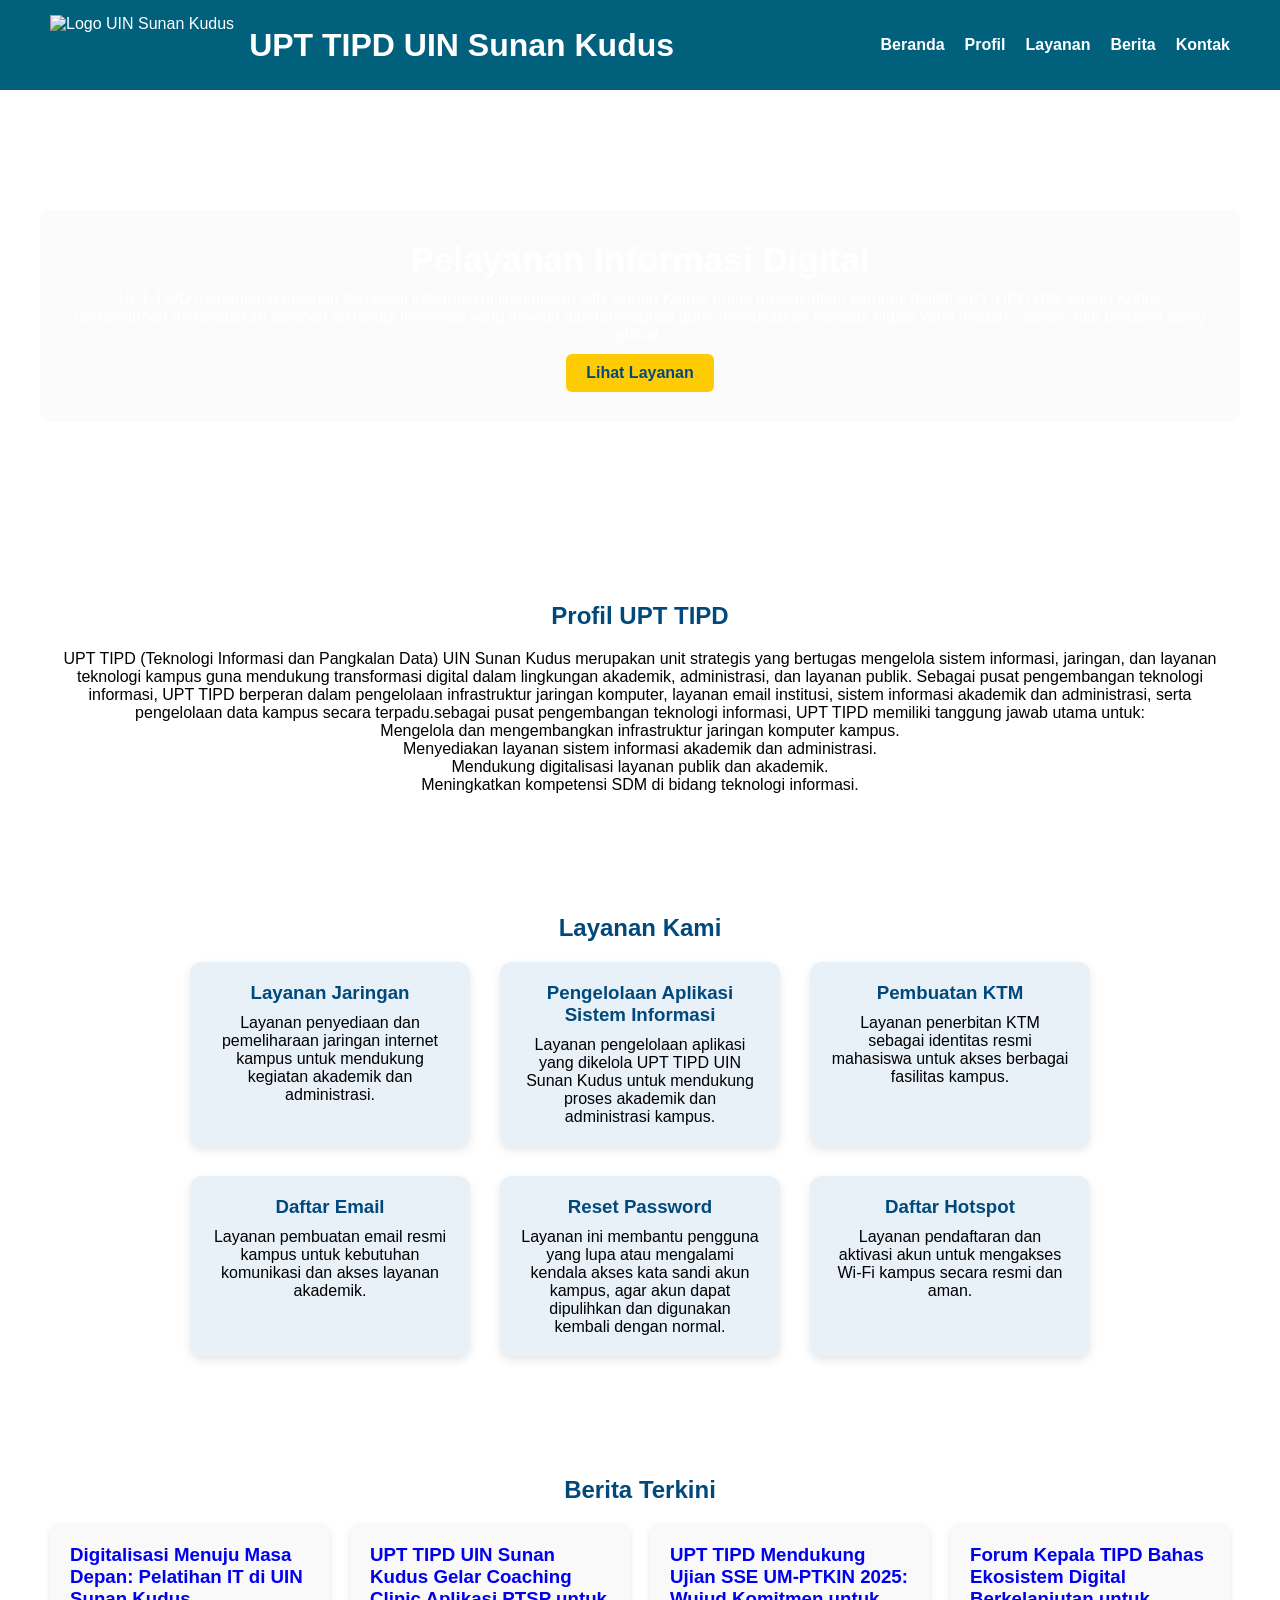
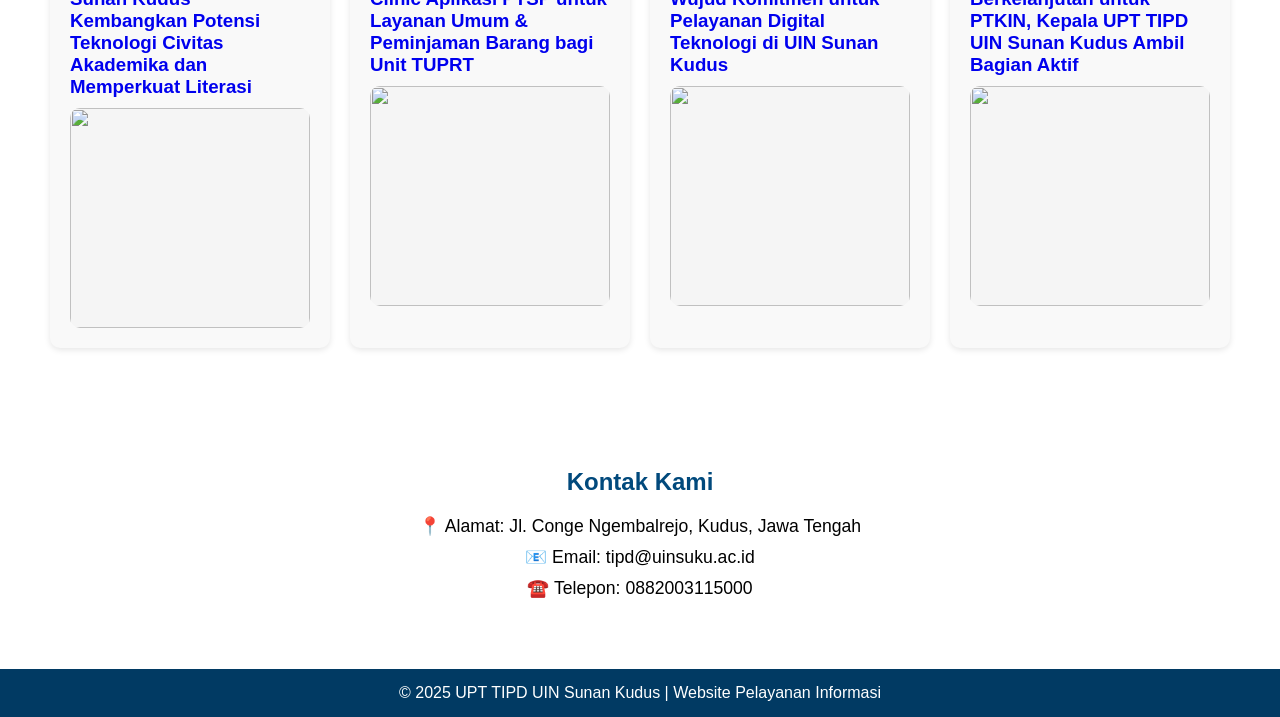
==== index.html @ 2c4df1d7 "first commit" ====
<!DOCTYPE html>
<html lang="id">
<head>
  <meta charset="UTF-8">
  <meta name="viewport" content="width=device-width, initial-scale=1.0">
  <title>UPT TIPD UIN Sunan Kudus</title>
  <link rel="stylesheet" href="style.css">
</head>
<body>

  <!-- Header -->
  <header>
    <div class="logo">
      <img src="/Tugas Akhir/image-removebg-preview.png" alt="Logo UIN Sunan Kudus">
      <h1>UPT TIPD UIN Sunan Kudus</h1>
    </div>
    <nav>
      <ul>
        <li><a href="#beranda">Beranda</a></li>
        <li><a href="#profil">Profil</a></li>
        <li><a href="#layanan">Layanan</a></li>
        <li><a href="#berita">Berita</a></li>
        <li><a href="#kontak">Kontak</a></li>
      </ul>
    </nav>
  </header>

  <!-- Hero Section -->
  <section id="beranda" class="hero">
    <div class="hero-text">
      <h2>Pelayanan Informasi Digital</h2>
      <p>UPT TIPD mendukung layanan teknologi informasi di lingkungan UIN Sunan Kudus untuk mewujudkan kampus digital.UPT TIPD UIN Sunan Kudus berkomitmen menyediakan layanan teknologi informasi yang inovatif dan terintegrasi guna mewujudkan kampus digital yang modern, efektif, dan berdaya saing global.
</p>
      <a href="#layanan" class="btn">Lihat Layanan</a>
    </div>
  </section>

  <!-- Profil -->
  <section id="profil" class="content">
    <h2>Profil UPT TIPD</h2>
    <p>UPT TIPD (Teknologi Informasi dan Pangkalan Data) UIN Sunan Kudus merupakan unit strategis yang bertugas mengelola sistem informasi, jaringan, dan layanan teknologi kampus guna mendukung transformasi digital dalam lingkungan akademik, administrasi, dan layanan publik.

        Sebagai pusat pengembangan teknologi informasi, UPT TIPD berperan dalam pengelolaan infrastruktur jaringan komputer, layanan email institusi, sistem informasi akademik dan administrasi, serta pengelolaan data kampus secara terpadu.sebagai pusat pengembangan teknologi informasi, UPT TIPD memiliki tanggung jawab utama untuk:</p>
        
          <p>Mengelola dan mengembangkan infrastruktur jaringan komputer kampus.</p>
          <p>Menyediakan layanan sistem informasi akademik dan administrasi.</p>
          <p>Mendukung digitalisasi layanan publik dan akademik.</p>
          <p>Meningkatkan kompetensi SDM di bidang teknologi informasi.</p>
        
  </section>

  <!-- Layanan -->
  <section id="layanan" class="content services">
    <h2>Layanan Kami</h2>
    <div class="service-container">
      <div class="service-card">
      
        <a href="/Tugas Akhir/layanan_jaringan.html" class="layanan_lanj"><h3>Layanan Jaringan</h3></a>
        <p>Layanan penyediaan dan pemeliharaan jaringan internet kampus untuk mendukung kegiatan akademik dan administrasi.</p>
      </div>
      <div class="service-card">
        <a href="/Tugas Akhir/sistem_informasi.html" class="layanan_lanj"><h3>Pengelolaan Aplikasi Sistem Informasi</h3></a>
        <p>Layanan pengelolaan aplikasi yang dikelola UPT TIPD UIN Sunan Kudus untuk mendukung proses akademik dan administrasi kampus.</p>
      </div>
     
      <div class="service-card">
         <a href="/Tugas Akhir/pembuatan_ktm.html" class="layanan_lanj"> <h3>Pembuatan KTM</h3></a>
       
        <p>Layanan penerbitan KTM sebagai identitas resmi mahasiswa untuk akses berbagai fasilitas kampus.</p>
        </a>
      </div>
      
      <div class="service-card">
        <a href="https://tipd.iainkudus.ac.id/modul-daftar-email.html" target="_blank" rel="noopener noreferrer" class="layanan_lanj"><h3>Daftar Email</h3></a>
        </a>
        <p>Layanan pembuatan email resmi kampus untuk kebutuhan komunikasi dan akses layanan akademik.</p>
      </div>
      <div class="service-card">
        <a href="/Tugas Akhir/reser_password.html" class="layanan_lanj"><h3>Reset Password</h3></a>
        
        <p>Layanan ini membantu pengguna yang lupa atau mengalami kendala akses kata sandi akun kampus, agar akun dapat dipulihkan dan digunakan kembali dengan normal.</p>
      </div>
      <div class="service-card">
        <a href="/Tugas Akhir/daftar_hotspot.html" class="layanan_lanj"><h3>Daftar Hotspot</h3></a>
        <p>Layanan pendaftaran dan aktivasi akun untuk mengakses Wi-Fi kampus secara resmi dan aman.</p>
      </div>
    </div>
  </section>

  <!-- Berita -->
  <section id="berita" class="content news">
    <h2>Berita Terkini</h2>
    <div class="news-container">
      <article class="news-item">
        <a href="/Tugas Akhir/pelatihan_it.html" class="layanan_lanj"><h3>Digitalisasi Menuju Masa Depan: Pelatihan IT di UIN Sunan Kudus Kembangkan Potensi Teknologi Civitas Akademika dan Memperkuat Literasi</h3></a>
        <img src="/Tugas Akhir/pelatihan_it.jpeg" alt="">
      </article>
      <article class="news-item">
        <a href="/Tugas Akhir/coacing_clinic.html" class="layanan_lanj"><h3>UPT TIPD UIN Sunan Kudus Gelar Coaching Clinic Aplikasi PTSP untuk Layanan Umum & Peminjaman Barang bagi Unit TUPRT</h3></a>
        <img src="/Tugas Akhir/coacing.jpeg" alt="">
      </article>
      <article class="news-item">
        <a href="/Tugas Akhir/ujian_see.html" class="layanan_lanj"><h3>UPT TIPD Mendukung Ujian SSE UM-PTKIN 2025: Wujud Komitmen untuk Pelayanan Digital Teknologi di UIN Sunan Kudus </h3></a>
        <img class="layanan_img" src="/Tugas Akhir/ujian_sse.jpeg" alt="">
      </article>
      <article class="news-item">
        <a href="/Tugas Akhir/ekosistem.html" class="layanan_lanj"><h3>Forum Kepala TIPD Bahas Ekosistem Digital Berkelanjutan untuk PTKIN, Kepala UPT TIPD UIN Sunan Kudus Ambil Bagian Aktif</h3></a>
        <img  src="/Tugas Akhir/ekosistem.jpg" alt="">
      </article>
    </div>
  </section>

  <!-- Kontak -->
  <section id="kontak" class="content contact">
    <h2>Kontak Kami</h2>
    <p>📍 Alamat: Jl. Conge Ngembalrejo, Kudus, Jawa Tengah</p>
    <p>📧 Email: tipd@uinsuku.ac.id</p>
    <p>☎️ Telepon: 0882003115000</p>
  </section>

  <!-- Footer -->
  <footer>
    <p>© 2025 UPT TIPD UIN Sunan Kudus | Website Pelayanan Informasi</p>
  </footer>

</body>
</html>
---- style.css ----
/* Reset dasar */
* {
  margin: 0;
  padding: 0;
  box-sizing: border-box;
  font-family: 'Segoe UI', sans-serif;
}

/* Header */
header {
  display: flex;
  justify-content: space-between;
  align-items: center;
  background-color: #01617c;
  color: white;
  padding: 15px 50px;
  flex-wrap: wrap;
}

.logo {
  display: flex;
  align-items: center;
}

.logo img {
  height: 60px;
  margin-right: 15px;
}

nav ul {
  list-style: none;
  display: flex;
  gap: 20px;
}

nav a {
  text-decoration: none;
  color: white;
  font-weight: bold;
  transition: 0.3s;
}

nav a:hover {
  color: #ffcb05;
}

/* Hero Section */
.hero {
  background: url('/WhatsApp\ Image\ 2025-10-26\ at\ 10.24.51.jpeg') center/cover no-repeat;
  color: white;
  text-align: center;
  padding: 120px 40px;
}

.hero-text {
  background: rgba(151, 151, 151, 0.044);
  display: inline-block;
  padding: 30px;
  border-radius: 10px;
}

.hero h2 {
  font-size: 2.2rem;
  margin-bottom: 10px;
}

.btn {
  background-color: #ffcb05;
  color: #01497c;
  padding: 10px 20px;
  border-radius: 6px;
  text-decoration: none;
  font-weight: bold;
  margin-top: 10px;
  display: inline-block;
}

.btn:hover {
  background-color: #f1b900;
}

/* Konten Umum */
.content {
  padding: 60px 50px;
  text-align: center;
}

.content h2 {
  color: #01497c;
  margin-bottom: 20px;
}


/* Layanan */
.services .service-container {
  display: flex;
  justify-content: center;
  gap: 30px;
  flex-wrap: wrap;
}

.service-card {
  background: #e8f0f8;
  padding: 20px;
  border-radius: 10px;
  width: 280px;
  box-shadow: 0 3px 6px rgba(0,0,0,0.1);
}

.service-card h3 {
  color: #01497c;
  margin-bottom: 10px;
}

/* Berita */
.news-container {
  display: grid;
  grid-template-columns: repeat(auto-fit, minmax(280px, 1fr));
  gap: 20px;
}

.news-item {
  background: #f9f9f9;
  padding: 20px;
  border-radius: 10px;
  box-shadow: 0 2px 6px rgba(0,0,0,0.1);
  text-align: left;
}


.news-item img {
  width: 100%;
  height: 220px;
  object-fit: cover;
  border-radius: 10px;
  margin-top: 10px;
  background-color: #f5f5f5;
  display: block;
}


/* Kontak */
.contact p {
  margin: 10px 0;
  font-size: 1.1rem;
}

/* Footer */
footer {
  background-color: #013a63;
  color: white;
  text-align: center;
  padding: 15px;
}



.card-full {
  display: block;
  background-color: #d0e7f7;
  padding: 4px;
  border-radius: 8px;
  text-align: center;
  text-decoration: none;
  color: #003d6b;
  transition: 0.3s;
}
.card-full:hover {
  box-shadow: 0 8px 18px rgba(0,0,0,0.2);
  transform: translateY(-3px);
  cursor: pointer;
}

.layanan_lanj {
  text-decoration: none;
}

.layanan_img {
  max-width: 100%;
  height: auto;
}





.service-card {
  background: #e8f0f8;
  border-radius: 12px;
  padding: 20px;
  box-shadow: 0 4px 10px rgba(0,0,0,0.1);
  transition: transform 0.3s ease, box-shadow 0.3s ease;
}

.service-card:hover {
  transform: translateY(-8px);
  box-shadow: 0 8px 20px rgba(0,0,0,0.15);
}
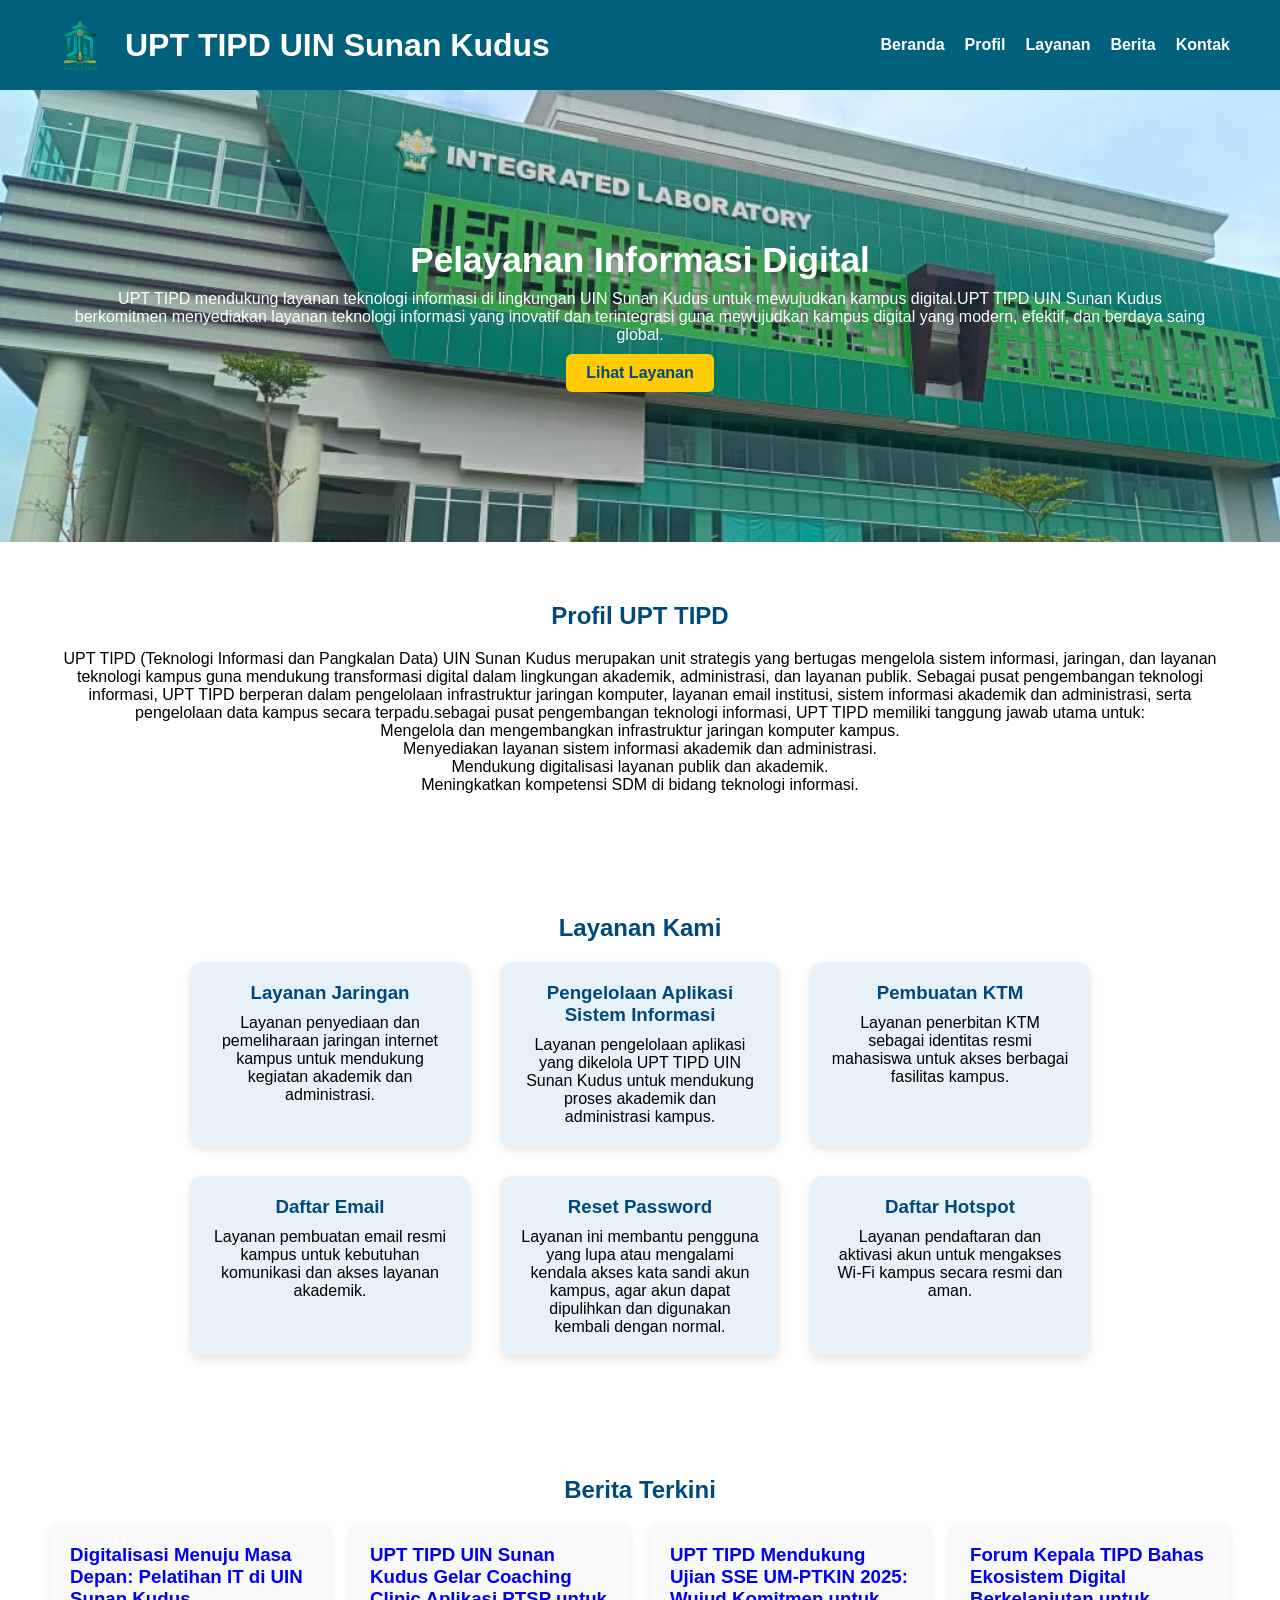
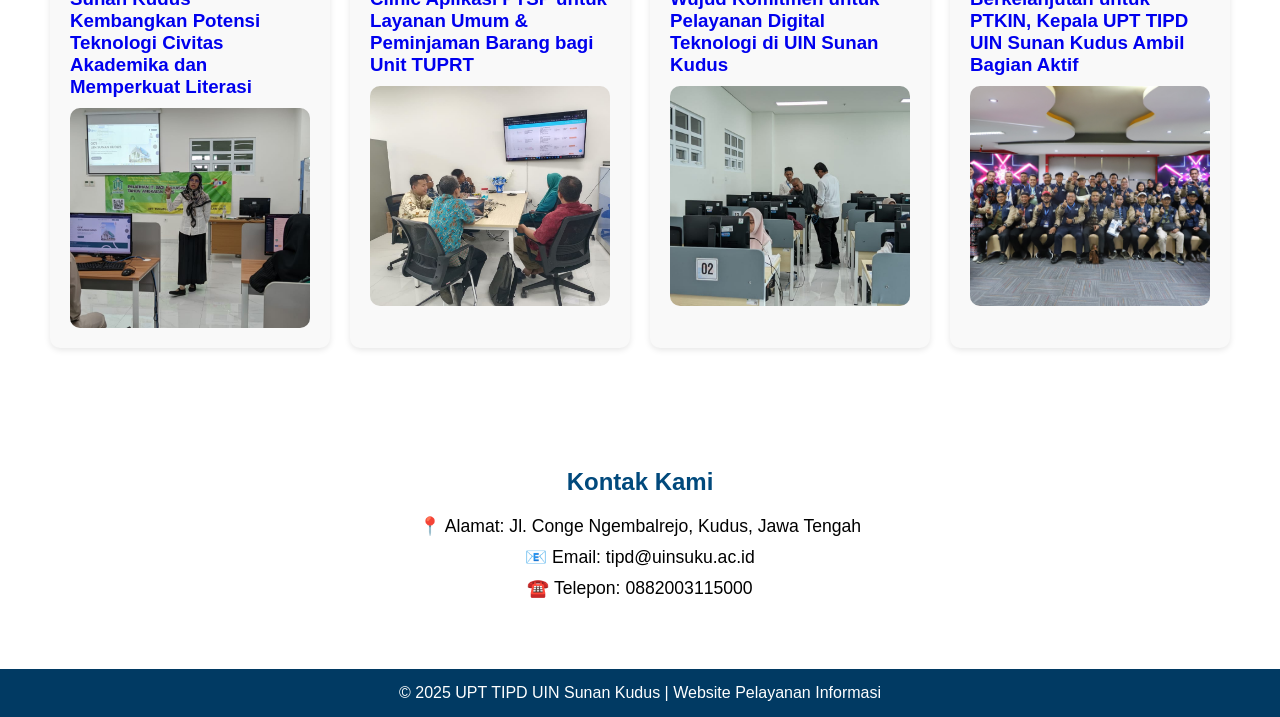
==== commit 37956108: "Add files via upload" ====
--- a/index.html
+++ b/index.html
@@ -1,127 +1,127 @@
-<!DOCTYPE html>
-<html lang="id">
-<head>
-  <meta charset="UTF-8">
-  <meta name="viewport" content="width=device-width, initial-scale=1.0">
-  <title>UPT TIPD UIN Sunan Kudus</title>
-  <link rel="stylesheet" href="style.css">
-</head>
-<body>
-
-  <!-- Header -->
-  <header>
-    <div class="logo">
-      <img src="/Tugas Akhir/image-removebg-preview.png" alt="Logo UIN Sunan Kudus">
-      <h1>UPT TIPD UIN Sunan Kudus</h1>
-    </div>
-    <nav>
-      <ul>
-        <li><a href="#beranda">Beranda</a></li>
-        <li><a href="#profil">Profil</a></li>
-        <li><a href="#layanan">Layanan</a></li>
-        <li><a href="#berita">Berita</a></li>
-        <li><a href="#kontak">Kontak</a></li>
-      </ul>
-    </nav>
-  </header>
-
-  <!-- Hero Section -->
-  <section id="beranda" class="hero">
-    <div class="hero-text">
-      <h2>Pelayanan Informasi Digital</h2>
-      <p>UPT TIPD mendukung layanan teknologi informasi di lingkungan UIN Sunan Kudus untuk mewujudkan kampus digital.UPT TIPD UIN Sunan Kudus berkomitmen menyediakan layanan teknologi informasi yang inovatif dan terintegrasi guna mewujudkan kampus digital yang modern, efektif, dan berdaya saing global.
-</p>
-      <a href="#layanan" class="btn">Lihat Layanan</a>
-    </div>
-  </section>
-
-  <!-- Profil -->
-  <section id="profil" class="content">
-    <h2>Profil UPT TIPD</h2>
-    <p>UPT TIPD (Teknologi Informasi dan Pangkalan Data) UIN Sunan Kudus merupakan unit strategis yang bertugas mengelola sistem informasi, jaringan, dan layanan teknologi kampus guna mendukung transformasi digital dalam lingkungan akademik, administrasi, dan layanan publik.
-
-        Sebagai pusat pengembangan teknologi informasi, UPT TIPD berperan dalam pengelolaan infrastruktur jaringan komputer, layanan email institusi, sistem informasi akademik dan administrasi, serta pengelolaan data kampus secara terpadu.sebagai pusat pengembangan teknologi informasi, UPT TIPD memiliki tanggung jawab utama untuk:</p>
-        
-          <p>Mengelola dan mengembangkan infrastruktur jaringan komputer kampus.</p>
-          <p>Menyediakan layanan sistem informasi akademik dan administrasi.</p>
-          <p>Mendukung digitalisasi layanan publik dan akademik.</p>
-          <p>Meningkatkan kompetensi SDM di bidang teknologi informasi.</p>
-        
-  </section>
-
-  <!-- Layanan -->
-  <section id="layanan" class="content services">
-    <h2>Layanan Kami</h2>
-    <div class="service-container">
-      <div class="service-card">
-      
-        <a href="/Tugas Akhir/layanan_jaringan.html" class="layanan_lanj"><h3>Layanan Jaringan</h3></a>
-        <p>Layanan penyediaan dan pemeliharaan jaringan internet kampus untuk mendukung kegiatan akademik dan administrasi.</p>
-      </div>
-      <div class="service-card">
-        <a href="/Tugas Akhir/sistem_informasi.html" class="layanan_lanj"><h3>Pengelolaan Aplikasi Sistem Informasi</h3></a>
-        <p>Layanan pengelolaan aplikasi yang dikelola UPT TIPD UIN Sunan Kudus untuk mendukung proses akademik dan administrasi kampus.</p>
-      </div>
-     
-      <div class="service-card">
-         <a href="/Tugas Akhir/pembuatan_ktm.html" class="layanan_lanj"> <h3>Pembuatan KTM</h3></a>
-       
-        <p>Layanan penerbitan KTM sebagai identitas resmi mahasiswa untuk akses berbagai fasilitas kampus.</p>
-        </a>
-      </div>
-      
-      <div class="service-card">
-        <a href="https://tipd.iainkudus.ac.id/modul-daftar-email.html" target="_blank" rel="noopener noreferrer" class="layanan_lanj"><h3>Daftar Email</h3></a>
-        </a>
-        <p>Layanan pembuatan email resmi kampus untuk kebutuhan komunikasi dan akses layanan akademik.</p>
-      </div>
-      <div class="service-card">
-        <a href="/Tugas Akhir/reser_password.html" class="layanan_lanj"><h3>Reset Password</h3></a>
-        
-        <p>Layanan ini membantu pengguna yang lupa atau mengalami kendala akses kata sandi akun kampus, agar akun dapat dipulihkan dan digunakan kembali dengan normal.</p>
-      </div>
-      <div class="service-card">
-        <a href="/Tugas Akhir/daftar_hotspot.html" class="layanan_lanj"><h3>Daftar Hotspot</h3></a>
-        <p>Layanan pendaftaran dan aktivasi akun untuk mengakses Wi-Fi kampus secara resmi dan aman.</p>
-      </div>
-    </div>
-  </section>
-
-  <!-- Berita -->
-  <section id="berita" class="content news">
-    <h2>Berita Terkini</h2>
-    <div class="news-container">
-      <article class="news-item">
-        <a href="/Tugas Akhir/pelatihan_it.html" class="layanan_lanj"><h3>Digitalisasi Menuju Masa Depan: Pelatihan IT di UIN Sunan Kudus Kembangkan Potensi Teknologi Civitas Akademika dan Memperkuat Literasi</h3></a>
-        <img src="/Tugas Akhir/pelatihan_it.jpeg" alt="">
-      </article>
-      <article class="news-item">
-        <a href="/Tugas Akhir/coacing_clinic.html" class="layanan_lanj"><h3>UPT TIPD UIN Sunan Kudus Gelar Coaching Clinic Aplikasi PTSP untuk Layanan Umum & Peminjaman Barang bagi Unit TUPRT</h3></a>
-        <img src="/Tugas Akhir/coacing.jpeg" alt="">
-      </article>
-      <article class="news-item">
-        <a href="/Tugas Akhir/ujian_see.html" class="layanan_lanj"><h3>UPT TIPD Mendukung Ujian SSE UM-PTKIN 2025: Wujud Komitmen untuk Pelayanan Digital Teknologi di UIN Sunan Kudus </h3></a>
-        <img class="layanan_img" src="/Tugas Akhir/ujian_sse.jpeg" alt="">
-      </article>
-      <article class="news-item">
-        <a href="/Tugas Akhir/ekosistem.html" class="layanan_lanj"><h3>Forum Kepala TIPD Bahas Ekosistem Digital Berkelanjutan untuk PTKIN, Kepala UPT TIPD UIN Sunan Kudus Ambil Bagian Aktif</h3></a>
-        <img  src="/Tugas Akhir/ekosistem.jpg" alt="">
-      </article>
-    </div>
-  </section>
-
-  <!-- Kontak -->
-  <section id="kontak" class="content contact">
-    <h2>Kontak Kami</h2>
-    <p>📍 Alamat: Jl. Conge Ngembalrejo, Kudus, Jawa Tengah</p>
-    <p>📧 Email: tipd@uinsuku.ac.id</p>
-    <p>☎️ Telepon: 0882003115000</p>
-  </section>
-
-  <!-- Footer -->
-  <footer>
-    <p>© 2025 UPT TIPD UIN Sunan Kudus | Website Pelayanan Informasi</p>
-  </footer>
-
-</body>
-</html>
+<!DOCTYPE html>
+<html lang="id">
+<head>
+  <meta charset="UTF-8">
+  <meta name="viewport" content="width=device-width, initial-scale=1.0">
+  <title>UPT TIPD UIN Sunan Kudus</title>
+  <link rel="stylesheet" href="style.css">
+</head>
+<body>
+
+  <!-- Header -->
+  <header>
+    <div class="logo">
+      <img src="/logo_uin.jpg" alt="Logo UIN Sunan Kudus">
+      <h1>UPT TIPD UIN Sunan Kudus</h1>
+    </div>
+    <nav>
+      <ul>
+        <li><a href="#beranda">Beranda</a></li>
+        <li><a href="#profil">Profil</a></li>
+        <li><a href="#layanan">Layanan</a></li>
+        <li><a href="#berita">Berita</a></li>
+        <li><a href="#kontak">Kontak</a></li>
+      </ul>
+    </nav>
+  </header>
+
+  <!-- Hero Section -->
+  <section id="beranda" class="hero">
+    <div class="hero-text">
+      <h2>Pelayanan Informasi Digital</h2>
+      <p>UPT TIPD mendukung layanan teknologi informasi di lingkungan UIN Sunan Kudus untuk mewujudkan kampus digital.UPT TIPD UIN Sunan Kudus berkomitmen menyediakan layanan teknologi informasi yang inovatif dan terintegrasi guna mewujudkan kampus digital yang modern, efektif, dan berdaya saing global.
+</p>
+      <a href="#layanan" class="btn">Lihat Layanan</a>
+    </div>
+  </section>
+
+  <!-- Profil -->
+  <section id="profil" class="content">
+    <h2>Profil UPT TIPD</h2>
+    <p>UPT TIPD (Teknologi Informasi dan Pangkalan Data) UIN Sunan Kudus merupakan unit strategis yang bertugas mengelola sistem informasi, jaringan, dan layanan teknologi kampus guna mendukung transformasi digital dalam lingkungan akademik, administrasi, dan layanan publik.
+
+        Sebagai pusat pengembangan teknologi informasi, UPT TIPD berperan dalam pengelolaan infrastruktur jaringan komputer, layanan email institusi, sistem informasi akademik dan administrasi, serta pengelolaan data kampus secara terpadu.sebagai pusat pengembangan teknologi informasi, UPT TIPD memiliki tanggung jawab utama untuk:</p>
+        
+          <p>Mengelola dan mengembangkan infrastruktur jaringan komputer kampus.</p>
+          <p>Menyediakan layanan sistem informasi akademik dan administrasi.</p>
+          <p>Mendukung digitalisasi layanan publik dan akademik.</p>
+          <p>Meningkatkan kompetensi SDM di bidang teknologi informasi.</p>
+        
+  </section>
+
+  <!-- Layanan -->
+  <section id="layanan" class="content services">
+    <h2>Layanan Kami</h2>
+    <div class="service-container">
+      <div class="service-card">
+      
+        <a href="/layanan_jaringan.html" class="layanan_lanj"><h3>Layanan Jaringan</h3></a>
+        <p>Layanan penyediaan dan pemeliharaan jaringan internet kampus untuk mendukung kegiatan akademik dan administrasi.</p>
+      </div>
+      <div class="service-card">
+        <a href="/sistem_informasi.html" class="layanan_lanj"><h3>Pengelolaan Aplikasi Sistem Informasi</h3></a>
+        <p>Layanan pengelolaan aplikasi yang dikelola UPT TIPD UIN Sunan Kudus untuk mendukung proses akademik dan administrasi kampus.</p>
+      </div>
+     
+      <div class="service-card">
+         <a href="/pembuatan_ktm.html" class="layanan_lanj"> <h3>Pembuatan KTM</h3></a>
+       
+        <p>Layanan penerbitan KTM sebagai identitas resmi mahasiswa untuk akses berbagai fasilitas kampus.</p>
+        </a>
+      </div>
+      
+      <div class="service-card">
+        <a href="https://tipd.iainkudus.ac.id/modul-daftar-email.html" target="_blank" rel="noopener noreferrer" class="layanan_lanj"><h3>Daftar Email</h3></a>
+        </a>
+        <p>Layanan pembuatan email resmi kampus untuk kebutuhan komunikasi dan akses layanan akademik.</p>
+      </div>
+      <div class="service-card">
+        <a href="/reser_password.html" class="layanan_lanj"><h3>Reset Password</h3></a>
+        
+        <p>Layanan ini membantu pengguna yang lupa atau mengalami kendala akses kata sandi akun kampus, agar akun dapat dipulihkan dan digunakan kembali dengan normal.</p>
+      </div>
+      <div class="service-card">
+        <a href="/daftar_hotspot.html" class="layanan_lanj"><h3>Daftar Hotspot</h3></a>
+        <p>Layanan pendaftaran dan aktivasi akun untuk mengakses Wi-Fi kampus secara resmi dan aman.</p>
+      </div>
+    </div>
+  </section>
+
+  <!-- Berita -->
+  <section id="berita" class="content news">
+    <h2>Berita Terkini</h2>
+    <div class="news-container">
+      <article class="news-item">
+        <a href="/pelatihan_it.html" class="layanan_lanj"><h3>Digitalisasi Menuju Masa Depan: Pelatihan IT di UIN Sunan Kudus Kembangkan Potensi Teknologi Civitas Akademika dan Memperkuat Literasi</h3></a>
+        <img src="/pelatihan_it.jpg" alt="">
+      </article>
+      <article class="news-item">
+        <a href="/coacing_clinic.html" class="layanan_lanj"><h3>UPT TIPD UIN Sunan Kudus Gelar Coaching Clinic Aplikasi PTSP untuk Layanan Umum & Peminjaman Barang bagi Unit TUPRT</h3></a>
+        <img src="/coacing.jpg" alt="">
+      </article>
+      <article class="news-item">
+        <a href="/ujian_see.html" class="layanan_lanj"><h3>UPT TIPD Mendukung Ujian SSE UM-PTKIN 2025: Wujud Komitmen untuk Pelayanan Digital Teknologi di UIN Sunan Kudus </h3></a>
+        <img class="layanan_img" src="/ujian_sse.jpg" alt="">
+      </article>
+      <article class="news-item">
+        <a href="/ekosistem.html" class="layanan_lanj"><h3>Forum Kepala TIPD Bahas Ekosistem Digital Berkelanjutan untuk PTKIN, Kepala UPT TIPD UIN Sunan Kudus Ambil Bagian Aktif</h3></a>
+        <img  src="/ekosistem.jpg" alt="">
+      </article>
+    </div>
+  </section>
+
+  <!-- Kontak -->
+  <section id="kontak" class="content contact">
+    <h2>Kontak Kami</h2>
+    <p>📍 Alamat: Jl. Conge Ngembalrejo, Kudus, Jawa Tengah</p>
+    <p>📧 Email: tipd@uinsuku.ac.id</p>
+    <p>☎️ Telepon: 0882003115000</p>
+  </section>
+
+  <!-- Footer -->
+  <footer>
+    <p>© 2025 UPT TIPD UIN Sunan Kudus | Website Pelayanan Informasi</p>
+  </footer>
+
+</body>
+</html>
--- a/style.css
+++ b/style.css
@@ -1,198 +1,198 @@
-/* Reset dasar */
-* {
-  margin: 0;
-  padding: 0;
-  box-sizing: border-box;
-  font-family: 'Segoe UI', sans-serif;
-}
-
-/* Header */
-header {
-  display: flex;
-  justify-content: space-between;
-  align-items: center;
-  background-color: #01617c;
-  color: white;
-  padding: 15px 50px;
-  flex-wrap: wrap;
-}
-
-.logo {
-  display: flex;
-  align-items: center;
-}
-
-.logo img {
-  height: 60px;
-  margin-right: 15px;
-}
-
-nav ul {
-  list-style: none;
-  display: flex;
-  gap: 20px;
-}
-
-nav a {
-  text-decoration: none;
-  color: white;
-  font-weight: bold;
-  transition: 0.3s;
-}
-
-nav a:hover {
-  color: #ffcb05;
-}
-
-/* Hero Section */
-.hero {
-  background: url('/WhatsApp\ Image\ 2025-10-26\ at\ 10.24.51.jpeg') center/cover no-repeat;
-  color: white;
-  text-align: center;
-  padding: 120px 40px;
-}
-
-.hero-text {
-  background: rgba(151, 151, 151, 0.044);
-  display: inline-block;
-  padding: 30px;
-  border-radius: 10px;
-}
-
-.hero h2 {
-  font-size: 2.2rem;
-  margin-bottom: 10px;
-}
-
-.btn {
-  background-color: #ffcb05;
-  color: #01497c;
-  padding: 10px 20px;
-  border-radius: 6px;
-  text-decoration: none;
-  font-weight: bold;
-  margin-top: 10px;
-  display: inline-block;
-}
-
-.btn:hover {
-  background-color: #f1b900;
-}
-
-/* Konten Umum */
-.content {
-  padding: 60px 50px;
-  text-align: center;
-}
-
-.content h2 {
-  color: #01497c;
-  margin-bottom: 20px;
-}
-
-
-/* Layanan */
-.services .service-container {
-  display: flex;
-  justify-content: center;
-  gap: 30px;
-  flex-wrap: wrap;
-}
-
-.service-card {
-  background: #e8f0f8;
-  padding: 20px;
-  border-radius: 10px;
-  width: 280px;
-  box-shadow: 0 3px 6px rgba(0,0,0,0.1);
-}
-
-.service-card h3 {
-  color: #01497c;
-  margin-bottom: 10px;
-}
-
-/* Berita */
-.news-container {
-  display: grid;
-  grid-template-columns: repeat(auto-fit, minmax(280px, 1fr));
-  gap: 20px;
-}
-
-.news-item {
-  background: #f9f9f9;
-  padding: 20px;
-  border-radius: 10px;
-  box-shadow: 0 2px 6px rgba(0,0,0,0.1);
-  text-align: left;
-}
-
-
-.news-item img {
-  width: 100%;
-  height: 220px;
-  object-fit: cover;
-  border-radius: 10px;
-  margin-top: 10px;
-  background-color: #f5f5f5;
-  display: block;
-}
-
-
-/* Kontak */
-.contact p {
-  margin: 10px 0;
-  font-size: 1.1rem;
-}
-
-/* Footer */
-footer {
-  background-color: #013a63;
-  color: white;
-  text-align: center;
-  padding: 15px;
-}
-
-
-
-.card-full {
-  display: block;
-  background-color: #d0e7f7;
-  padding: 4px;
-  border-radius: 8px;
-  text-align: center;
-  text-decoration: none;
-  color: #003d6b;
-  transition: 0.3s;
-}
-.card-full:hover {
-  box-shadow: 0 8px 18px rgba(0,0,0,0.2);
-  transform: translateY(-3px);
-  cursor: pointer;
-}
-
-.layanan_lanj {
-  text-decoration: none;
-}
-
-.layanan_img {
-  max-width: 100%;
-  height: auto;
-}
-
-
-
-
-
-.service-card {
-  background: #e8f0f8;
-  border-radius: 12px;
-  padding: 20px;
-  box-shadow: 0 4px 10px rgba(0,0,0,0.1);
-  transition: transform 0.3s ease, box-shadow 0.3s ease;
-}
-
-.service-card:hover {
-  transform: translateY(-8px);
-  box-shadow: 0 8px 20px rgba(0,0,0,0.15);
-}
+/* Reset dasar */
+* {
+  margin: 0;
+  padding: 0;
+  box-sizing: border-box;
+  font-family: 'Segoe UI', sans-serif;
+}
+
+/* Header */
+header {
+  display: flex;
+  justify-content: space-between;
+  align-items: center;
+  background-color: #01617c;
+  color: white;
+  padding: 15px 50px;
+  flex-wrap: wrap;
+}
+
+.logo {
+  display: flex;
+  align-items: center;
+}
+
+.logo img {
+  height: 60px;
+  margin-right: 15px;
+}
+
+nav ul {
+  list-style: none;
+  display: flex;
+  gap: 20px;
+}
+
+nav a {
+  text-decoration: none;
+  color: white;
+  font-weight: bold;
+  transition: 0.3s;
+}
+
+nav a:hover {
+  color: #ffcb05;
+}
+
+/* Hero Section */
+.hero {
+  background: url('/background.jpg') center/cover no-repeat;
+  color: white;
+  text-align: center;
+  padding: 120px 40px;
+}
+
+.hero-text {
+  background: rgba(151, 151, 151, 0.044);
+  display: inline-block;
+  padding: 30px;
+  border-radius: 10px;
+}
+
+.hero h2 {
+  font-size: 2.2rem;
+  margin-bottom: 10px;
+}
+
+.btn {
+  background-color: #ffcb05;
+  color: #01497c;
+  padding: 10px 20px;
+  border-radius: 6px;
+  text-decoration: none;
+  font-weight: bold;
+  margin-top: 10px;
+  display: inline-block;
+}
+
+.btn:hover {
+  background-color: #f1b900;
+}
+
+/* Konten Umum */
+.content {
+  padding: 60px 50px;
+  text-align: center;
+}
+
+.content h2 {
+  color: #01497c;
+  margin-bottom: 20px;
+}
+
+
+/* Layanan */
+.services .service-container {
+  display: flex;
+  justify-content: center;
+  gap: 30px;
+  flex-wrap: wrap;
+}
+
+.service-card {
+  background: #e8f0f8;
+  padding: 20px;
+  border-radius: 10px;
+  width: 280px;
+  box-shadow: 0 3px 6px rgba(0,0,0,0.1);
+}
+
+.service-card h3 {
+  color: #01497c;
+  margin-bottom: 10px;
+}
+
+/* Berita */
+.news-container {
+  display: grid;
+  grid-template-columns: repeat(auto-fit, minmax(280px, 1fr));
+  gap: 20px;
+}
+
+.news-item {
+  background: #f9f9f9;
+  padding: 20px;
+  border-radius: 10px;
+  box-shadow: 0 2px 6px rgba(0,0,0,0.1);
+  text-align: left;
+}
+
+
+.news-item img {
+  width: 100%;
+  height: 220px;
+  object-fit: cover;
+  border-radius: 10px;
+  margin-top: 10px;
+  background-color: #f5f5f5;
+  display: block;
+}
+
+
+/* Kontak */
+.contact p {
+  margin: 10px 0;
+  font-size: 1.1rem;
+}
+
+/* Footer */
+footer {
+  background-color: #013a63;
+  color: white;
+  text-align: center;
+  padding: 15px;
+}
+
+
+
+.card-full {
+  display: block;
+  background-color: #d0e7f7;
+  padding: 4px;
+  border-radius: 8px;
+  text-align: center;
+  text-decoration: none;
+  color: #003d6b;
+  transition: 0.3s;
+}
+.card-full:hover {
+  box-shadow: 0 8px 18px rgba(0,0,0,0.2);
+  transform: translateY(-3px);
+  cursor: pointer;
+}
+
+.layanan_lanj {
+  text-decoration: none;
+}
+
+.layanan_img {
+  max-width: 100%;
+  height: auto;
+}
+
+
+
+
+
+.service-card {
+  background: #e8f0f8;
+  border-radius: 12px;
+  padding: 20px;
+  box-shadow: 0 4px 10px rgba(0,0,0,0.1);
+  transition: transform 0.3s ease, box-shadow 0.3s ease;
+}
+
+.service-card:hover {
+  transform: translateY(-8px);
+  box-shadow: 0 8px 20px rgba(0,0,0,0.15);
+}
